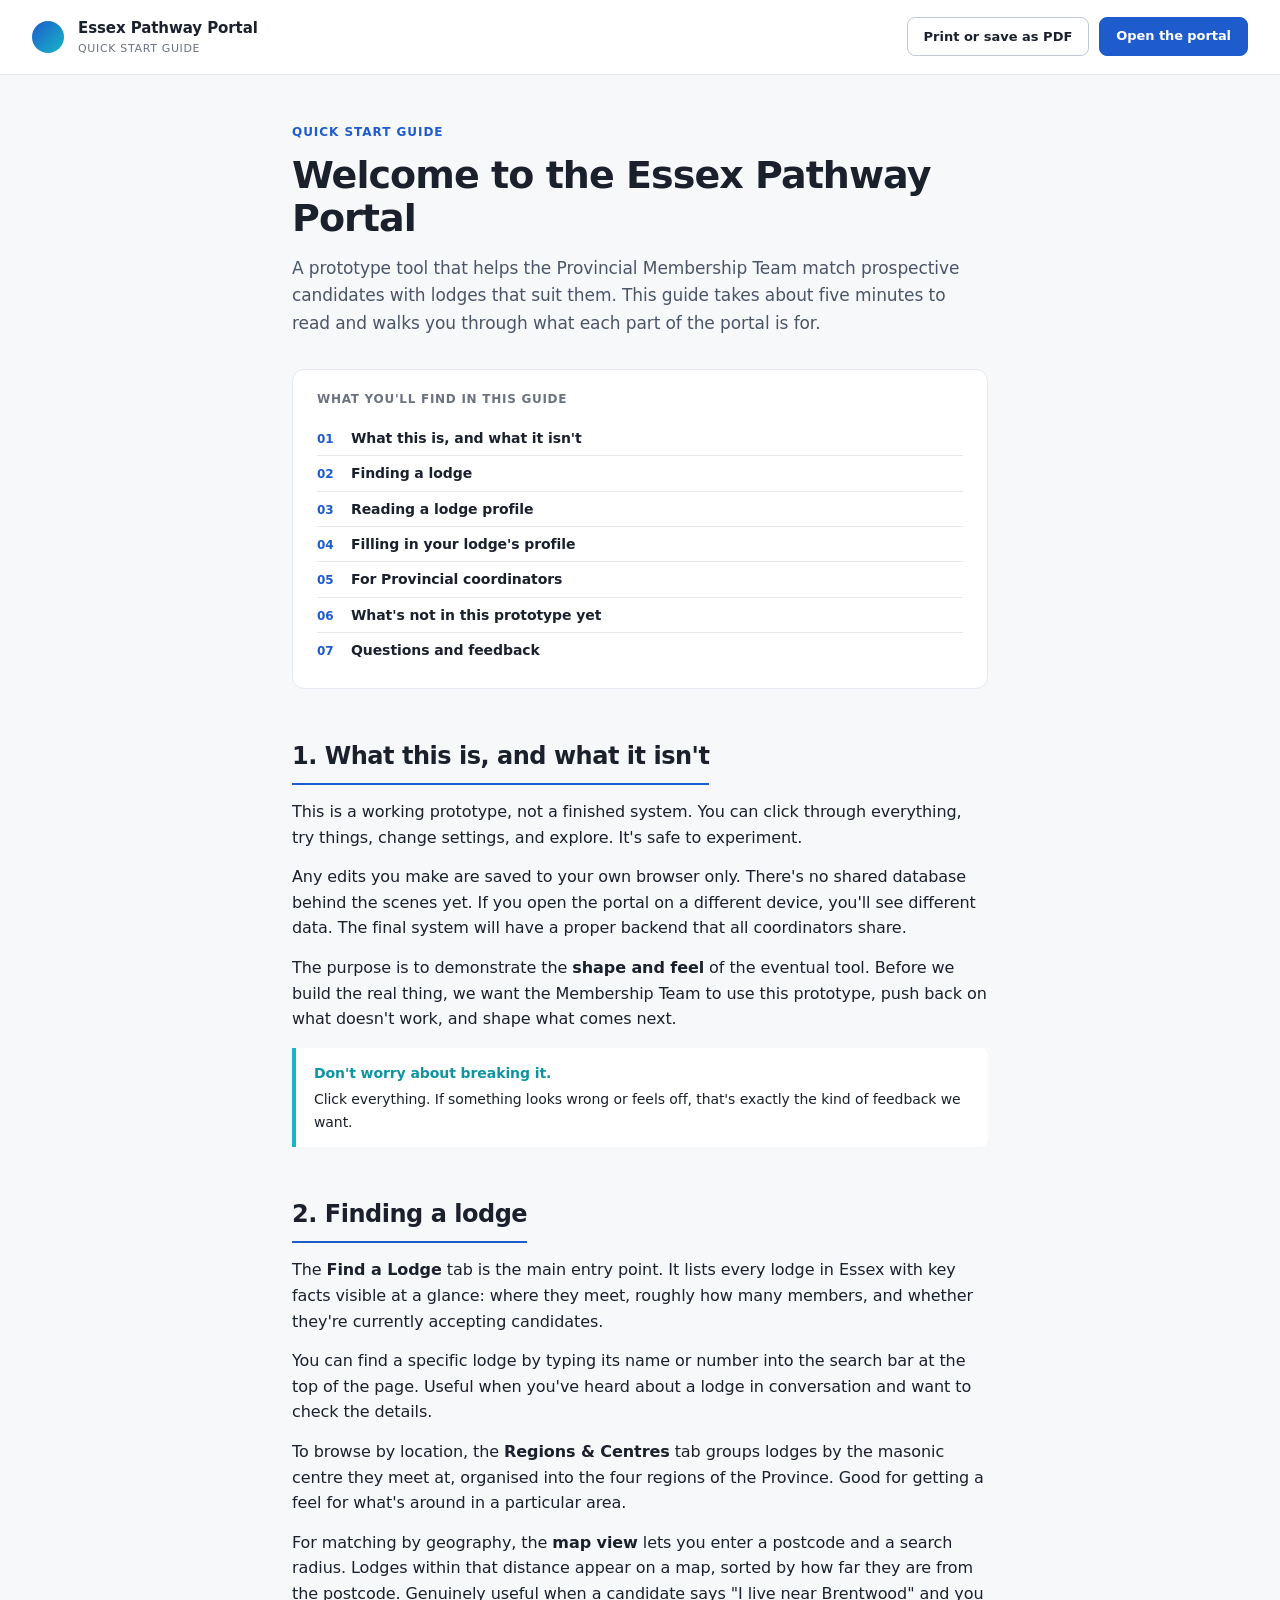
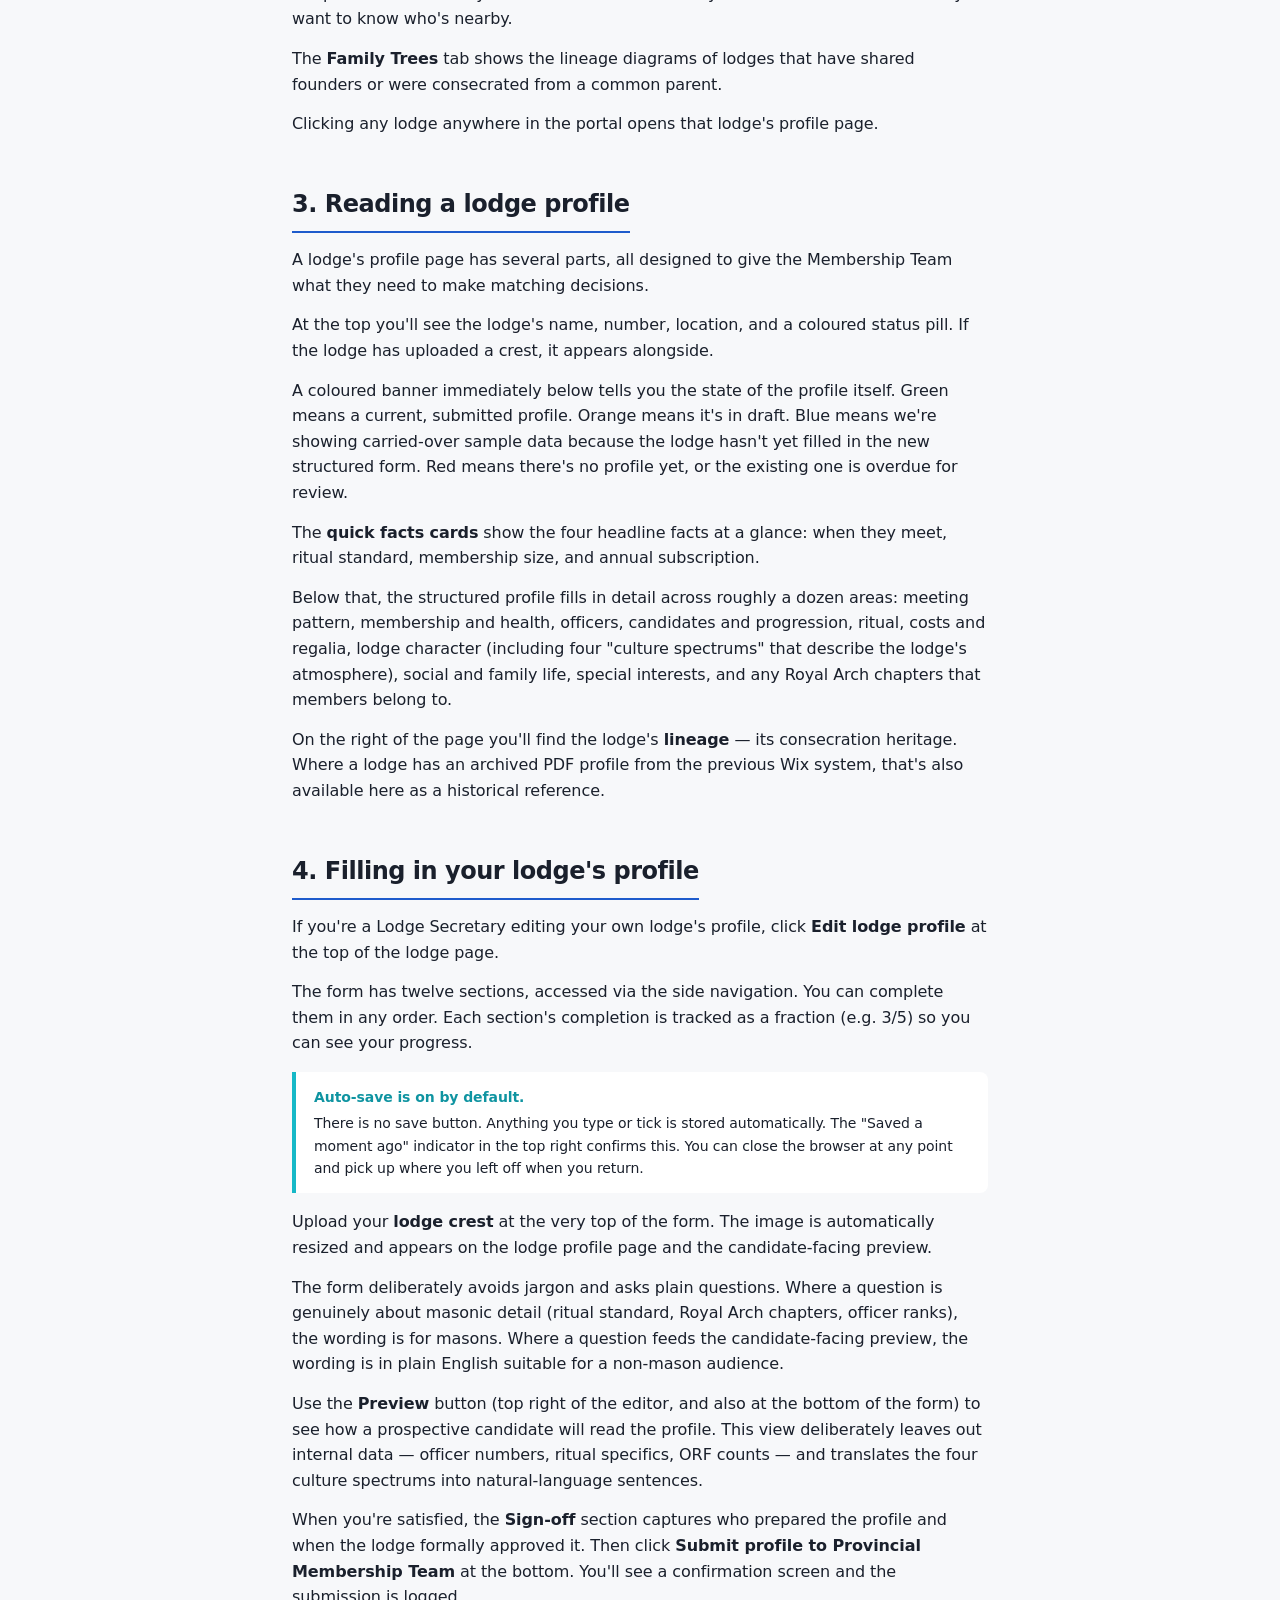
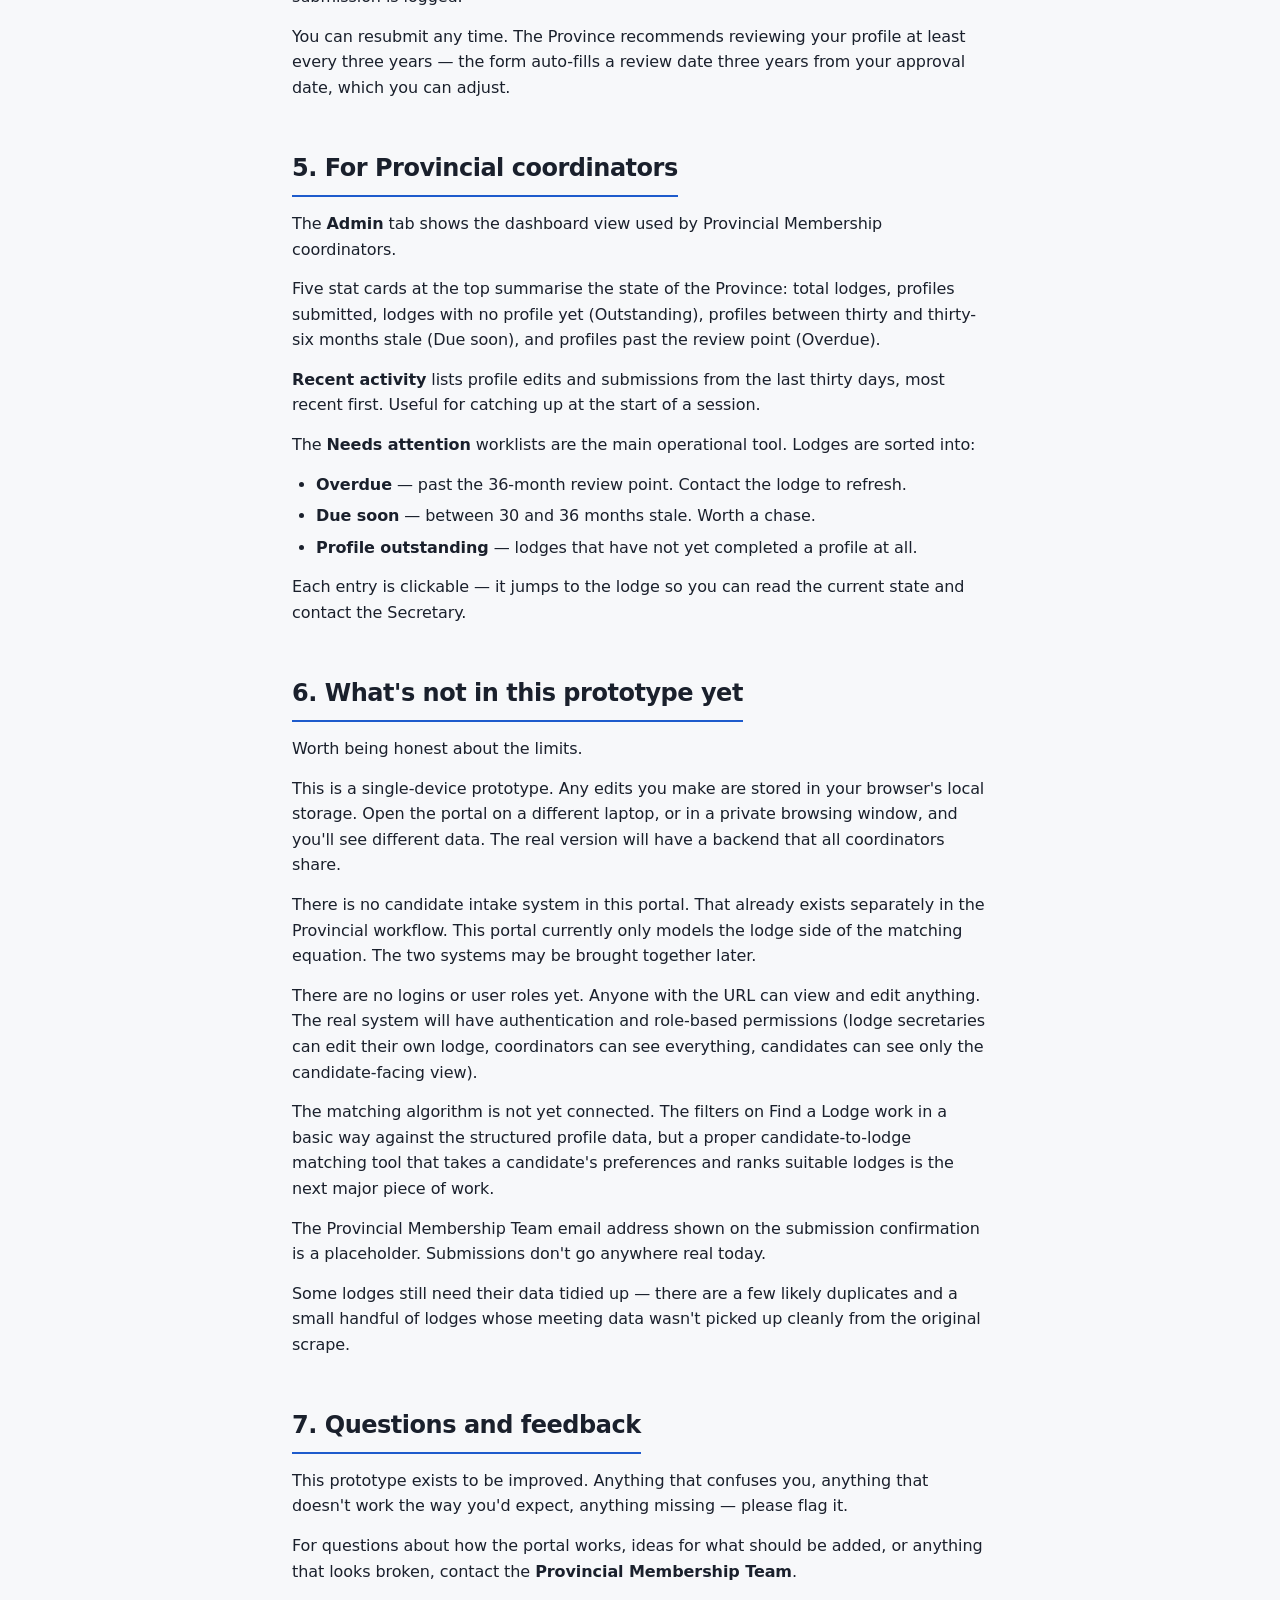
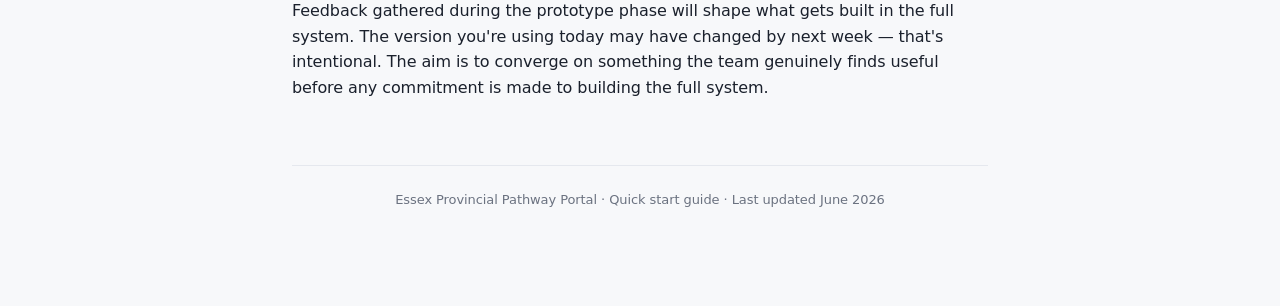
==== guide.html @ 55b1afcc "Add QuickStart guide" ====
<!DOCTYPE html>
<html lang="en-GB">
<head>
<meta charset="UTF-8">
<meta name="viewport" content="width=device-width, initial-scale=1.0">
<title>Quick start guide - Essex Pathway Portal</title>
<style>
  :root {
    --pw-blue: #1E5BCC;
    --pw-blue-deep: #1746A8;
    --pw-teal: #16B8C7;
    --pw-green: #2FA94D;
    --pw-orange: #F37029;
    --pw-magenta: #D946A8;
    --ink: #1a202c;
    --ink-2: #4A5567;
    --ink-3: #6B7280;
    --border: #E5E8EE;
    --border-strong: #C3CAD5;
    --surface: #FFFFFF;
    --surface-2: #F5F7FA;
    --bg: #F7F8FA;
  }
  * { box-sizing: border-box; margin: 0; padding: 0; }
  html { font-size: 16px; }
  body {
    font-family: "Plus Jakarta Sans", system-ui, -apple-system, "Segoe UI", sans-serif;
    color: var(--ink);
    background: var(--bg);
    line-height: 1.6;
    -webkit-font-smoothing: antialiased;
    letter-spacing: -0.005em;
  }

  /* ---- Top bar ---- */
  .topbar {
    background: var(--surface);
    border-bottom: 1px solid var(--border);
    padding: 16px 32px;
    display: flex;
    align-items: center;
    justify-content: space-between;
    gap: 16px;
  }
  .topbar-brand {
    display: flex;
    align-items: center;
    gap: 14px;
    font-weight: 700;
    font-size: 15px;
    color: var(--ink);
  }
  .topbar-brand-dot {
    width: 32px; height: 32px; border-radius: 50%;
    background: linear-gradient(135deg, var(--pw-blue), var(--pw-teal));
  }
  .topbar-brand-sub {
    font-size: 11px; font-weight: 500; color: var(--ink-3);
    text-transform: uppercase; letter-spacing: 0.06em;
    display: block;
  }
  .topbar-actions {
    display: flex; gap: 10px;
  }
  .btn {
    font-family: inherit;
    font-size: 13px;
    font-weight: 600;
    padding: 8px 16px;
    border-radius: 8px;
    border: 1.5px solid var(--border-strong);
    background: var(--surface);
    color: var(--ink);
    cursor: pointer;
    text-decoration: none;
    display: inline-flex;
    align-items: center;
    gap: 6px;
    transition: all 0.12s ease;
  }
  .btn:hover {
    border-color: var(--ink-3);
  }
  .btn-primary {
    background: var(--pw-blue);
    border-color: var(--pw-blue);
    color: #FFFFFF;
  }
  .btn-primary:hover {
    background: var(--pw-blue-deep);
    border-color: var(--pw-blue-deep);
  }

  /* ---- Page layout ---- */
  .page {
    max-width: 760px;
    margin: 0 auto;
    padding: 48px 32px 96px;
  }
  .page-eyebrow {
    font-size: 12px;
    font-weight: 700;
    text-transform: uppercase;
    letter-spacing: 0.08em;
    color: var(--pw-blue);
    margin-bottom: 12px;
  }
  h1 {
    font-size: 38px;
    font-weight: 800;
    letter-spacing: -0.025em;
    line-height: 1.15;
    margin-bottom: 14px;
  }
  .lead {
    font-size: 17px;
    color: var(--ink-2);
    line-height: 1.6;
    margin-bottom: 32px;
  }

  /* ---- Table of contents ---- */
  .toc {
    background: var(--surface);
    border: 1px solid var(--border);
    border-radius: 12px;
    padding: 20px 24px;
    margin-bottom: 48px;
  }
  .toc-title {
    font-size: 12px;
    font-weight: 700;
    text-transform: uppercase;
    letter-spacing: 0.06em;
    color: var(--ink-3);
    margin-bottom: 12px;
  }
  .toc ol {
    list-style: none;
    counter-reset: toc;
    margin: 0; padding: 0;
  }
  .toc li {
    counter-increment: toc;
    padding: 6px 0;
    border-bottom: 1px solid var(--border);
  }
  .toc li:last-child { border-bottom: none; }
  .toc a {
    text-decoration: none;
    color: var(--ink);
    font-weight: 600;
    font-size: 14px;
    display: flex;
    align-items: baseline;
    gap: 10px;
  }
  .toc a::before {
    content: counter(toc, decimal-leading-zero);
    color: var(--pw-blue);
    font-weight: 700;
    font-size: 12px;
    min-width: 24px;
  }
  .toc a:hover { color: var(--pw-blue); }

  /* ---- Sections ---- */
  section {
    margin-bottom: 48px;
    scroll-margin-top: 24px;
  }
  section h2 {
    font-size: 24px;
    font-weight: 800;
    letter-spacing: -0.02em;
    margin-bottom: 14px;
    padding-bottom: 8px;
    border-bottom: 2px solid var(--pw-blue);
    display: inline-block;
  }
  section p {
    margin-bottom: 14px;
    color: var(--ink);
  }
  section strong {
    font-weight: 700;
    color: var(--ink);
  }
  section ul {
    margin: 10px 0 14px 24px;
    padding: 0;
  }
  section li {
    margin-bottom: 6px;
  }
  section a {
    color: var(--pw-blue);
    font-weight: 600;
    text-decoration: none;
  }
  section a:hover { text-decoration: underline; }

  /* ---- Tip / Note callouts ---- */
  .callout {
    background: var(--surface);
    border-left: 4px solid var(--pw-teal);
    border-radius: 0 8px 8px 0;
    padding: 14px 18px;
    margin: 16px 0;
    font-size: 14px;
  }
  .callout strong {
    color: #0F94A1;
    font-weight: 700;
    display: block;
    margin-bottom: 4px;
  }
  .callout.warning { border-left-color: var(--pw-orange); }
  .callout.warning strong { color: #8B4A0F; }

  /* ---- Footer ---- */
  .page-footer {
    margin-top: 64px;
    padding-top: 24px;
    border-top: 1px solid var(--border);
    text-align: center;
    color: var(--ink-3);
    font-size: 13px;
  }

  /* ============================================================
     PRINT STYLES
     ============================================================ */
  @media print {
    body { background: #fff; }
    .topbar, .topbar-actions { display: none; }
    .page {
      max-width: none;
      padding: 0;
      margin: 0;
    }
    .toc {
      background: #fff;
      border: 1px solid #ccc;
    }
    .toc a::before { color: #000; }
    section h2 {
      border-bottom-color: #000;
      page-break-after: avoid;
    }
    section {
      page-break-inside: avoid;
    }
    .callout {
      background: #f5f5f5;
      border-left-color: #666;
    }
    .callout strong { color: #000; }
    .page-footer {
      font-size: 10px;
    }
    /* Repeat URL on each printed page in the footer */
    @page {
      margin: 20mm 18mm;
    }
    h1 { font-size: 28px; }
    section h2 { font-size: 18px; }
    .lead { font-size: 14px; }
    section, section p { font-size: 12px; line-height: 1.5; }
  }
</style>
</head>
<body>

<header class="topbar">
  <div class="topbar-brand">
    <div class="topbar-brand-dot"></div>
    <div>
      Essex Pathway Portal
      <span class="topbar-brand-sub">Quick start guide</span>
    </div>
  </div>
  <div class="topbar-actions">
    <button class="btn" onclick="window.print()">Print or save as PDF</button>
    <a class="btn btn-primary" href="index.html">Open the portal</a>
  </div>
</header>

<main class="page">
  <div class="page-eyebrow">Quick start guide</div>
  <h1>Welcome to the Essex Pathway Portal</h1>
  <p class="lead">A prototype tool that helps the Provincial Membership Team match prospective candidates with lodges that suit them. This guide takes about five minutes to read and walks you through what each part of the portal is for.</p>

  <div class="toc">
    <div class="toc-title">What you'll find in this guide</div>
    <ol>
      <li><a href="#what-this-is">What this is, and what it isn't</a></li>
      <li><a href="#finding">Finding a lodge</a></li>
      <li><a href="#reading">Reading a lodge profile</a></li>
      <li><a href="#editing">Filling in your lodge's profile</a></li>
      <li><a href="#admin">For Provincial coordinators</a></li>
      <li><a href="#limits">What's not in this prototype yet</a></li>
      <li><a href="#contact">Questions and feedback</a></li>
    </ol>
  </div>

  <section id="what-this-is">
    <h2>1. What this is, and what it isn't</h2>
    <p>This is a working prototype, not a finished system. You can click through everything, try things, change settings, and explore. It's safe to experiment.</p>
    <p>Any edits you make are saved to your own browser only. There's no shared database behind the scenes yet. If you open the portal on a different device, you'll see different data. The final system will have a proper backend that all coordinators share.</p>
    <p>The purpose is to demonstrate the <strong>shape and feel</strong> of the eventual tool. Before we build the real thing, we want the Membership Team to use this prototype, push back on what doesn't work, and shape what comes next.</p>
    <div class="callout">
      <strong>Don't worry about breaking it.</strong>
      Click everything. If something looks wrong or feels off, that's exactly the kind of feedback we want.
    </div>
  </section>

  <section id="finding">
    <h2>2. Finding a lodge</h2>
    <p>The <strong>Find a Lodge</strong> tab is the main entry point. It lists every lodge in Essex with key facts visible at a glance: where they meet, roughly how many members, and whether they're currently accepting candidates.</p>
    <p>You can find a specific lodge by typing its name or number into the search bar at the top of the page. Useful when you've heard about a lodge in conversation and want to check the details.</p>
    <p>To browse by location, the <strong>Regions &amp; Centres</strong> tab groups lodges by the masonic centre they meet at, organised into the four regions of the Province. Good for getting a feel for what's around in a particular area.</p>
    <p>For matching by geography, the <strong>map view</strong> lets you enter a postcode and a search radius. Lodges within that distance appear on a map, sorted by how far they are from the postcode. Genuinely useful when a candidate says "I live near Brentwood" and you want to know who's nearby.</p>
    <p>The <strong>Family Trees</strong> tab shows the lineage diagrams of lodges that have shared founders or were consecrated from a common parent.</p>
    <p>Clicking any lodge anywhere in the portal opens that lodge's profile page.</p>
  </section>

  <section id="reading">
    <h2>3. Reading a lodge profile</h2>
    <p>A lodge's profile page has several parts, all designed to give the Membership Team what they need to make matching decisions.</p>
    <p>At the top you'll see the lodge's name, number, location, and a coloured status pill. If the lodge has uploaded a crest, it appears alongside.</p>
    <p>A coloured banner immediately below tells you the state of the profile itself. Green means a current, submitted profile. Orange means it's in draft. Blue means we're showing carried-over sample data because the lodge hasn't yet filled in the new structured form. Red means there's no profile yet, or the existing one is overdue for review.</p>
    <p>The <strong>quick facts cards</strong> show the four headline facts at a glance: when they meet, ritual standard, membership size, and annual subscription.</p>
    <p>Below that, the structured profile fills in detail across roughly a dozen areas: meeting pattern, membership and health, officers, candidates and progression, ritual, costs and regalia, lodge character (including four "culture spectrums" that describe the lodge's atmosphere), social and family life, special interests, and any Royal Arch chapters that members belong to.</p>
    <p>On the right of the page you'll find the lodge's <strong>lineage</strong> — its consecration heritage. Where a lodge has an archived PDF profile from the previous Wix system, that's also available here as a historical reference.</p>
  </section>

  <section id="editing">
    <h2>4. Filling in your lodge's profile</h2>
    <p>If you're a Lodge Secretary editing your own lodge's profile, click <strong>Edit lodge profile</strong> at the top of the lodge page.</p>
    <p>The form has twelve sections, accessed via the side navigation. You can complete them in any order. Each section's completion is tracked as a fraction (e.g. 3/5) so you can see your progress.</p>
    <div class="callout">
      <strong>Auto-save is on by default.</strong>
      There is no save button. Anything you type or tick is stored automatically. The "Saved a moment ago" indicator in the top right confirms this. You can close the browser at any point and pick up where you left off when you return.
    </div>
    <p>Upload your <strong>lodge crest</strong> at the very top of the form. The image is automatically resized and appears on the lodge profile page and the candidate-facing preview.</p>
    <p>The form deliberately avoids jargon and asks plain questions. Where a question is genuinely about masonic detail (ritual standard, Royal Arch chapters, officer ranks), the wording is for masons. Where a question feeds the candidate-facing preview, the wording is in plain English suitable for a non-mason audience.</p>
    <p>Use the <strong>Preview</strong> button (top right of the editor, and also at the bottom of the form) to see how a prospective candidate will read the profile. This view deliberately leaves out internal data — officer numbers, ritual specifics, ORF counts — and translates the four culture spectrums into natural-language sentences.</p>
    <p>When you're satisfied, the <strong>Sign-off</strong> section captures who prepared the profile and when the lodge formally approved it. Then click <strong>Submit profile to Provincial Membership Team</strong> at the bottom. You'll see a confirmation screen and the submission is logged.</p>
    <p>You can resubmit any time. The Province recommends reviewing your profile at least every three years — the form auto-fills a review date three years from your approval date, which you can adjust.</p>
  </section>

  <section id="admin">
    <h2>5. For Provincial coordinators</h2>
    <p>The <strong>Admin</strong> tab shows the dashboard view used by Provincial Membership coordinators.</p>
    <p>Five stat cards at the top summarise the state of the Province: total lodges, profiles submitted, lodges with no profile yet (Outstanding), profiles between thirty and thirty-six months stale (Due soon), and profiles past the review point (Overdue).</p>
    <p><strong>Recent activity</strong> lists profile edits and submissions from the last thirty days, most recent first. Useful for catching up at the start of a session.</p>
    <p>The <strong>Needs attention</strong> worklists are the main operational tool. Lodges are sorted into:</p>
    <ul>
      <li><strong>Overdue</strong> — past the 36-month review point. Contact the lodge to refresh.</li>
      <li><strong>Due soon</strong> — between 30 and 36 months stale. Worth a chase.</li>
      <li><strong>Profile outstanding</strong> — lodges that have not yet completed a profile at all.</li>
    </ul>
    <p>Each entry is clickable — it jumps to the lodge so you can read the current state and contact the Secretary.</p>
  </section>

  <section id="limits">
    <h2>6. What's not in this prototype yet</h2>
    <p>Worth being honest about the limits.</p>
    <p>This is a single-device prototype. Any edits you make are stored in your browser's local storage. Open the portal on a different laptop, or in a private browsing window, and you'll see different data. The real version will have a backend that all coordinators share.</p>
    <p>There is no candidate intake system in this portal. That already exists separately in the Provincial workflow. This portal currently only models the lodge side of the matching equation. The two systems may be brought together later.</p>
    <p>There are no logins or user roles yet. Anyone with the URL can view and edit anything. The real system will have authentication and role-based permissions (lodge secretaries can edit their own lodge, coordinators can see everything, candidates can see only the candidate-facing view).</p>
    <p>The matching algorithm is not yet connected. The filters on Find a Lodge work in a basic way against the structured profile data, but a proper candidate-to-lodge matching tool that takes a candidate's preferences and ranks suitable lodges is the next major piece of work.</p>
    <p>The Provincial Membership Team email address shown on the submission confirmation is a placeholder. Submissions don't go anywhere real today.</p>
    <p>Some lodges still need their data tidied up — there are a few likely duplicates and a small handful of lodges whose meeting data wasn't picked up cleanly from the original scrape.</p>
  </section>

  <section id="contact">
    <h2>7. Questions and feedback</h2>
    <p>This prototype exists to be improved. Anything that confuses you, anything that doesn't work the way you'd expect, anything missing — please flag it.</p>
    <p>For questions about how the portal works, ideas for what should be added, or anything that looks broken, contact the <strong>Provincial Membership Team</strong>.</p>
    <p>Feedback gathered during the prototype phase will shape what gets built in the full system. The version you're using today may have changed by next week — that's intentional. The aim is to converge on something the team genuinely finds useful before any commitment is made to building the full system.</p>
  </section>

  <div class="page-footer">
    Essex Provincial Pathway Portal &middot; Quick start guide &middot; Last updated June 2026
  </div>
</main>

</body>
</html>
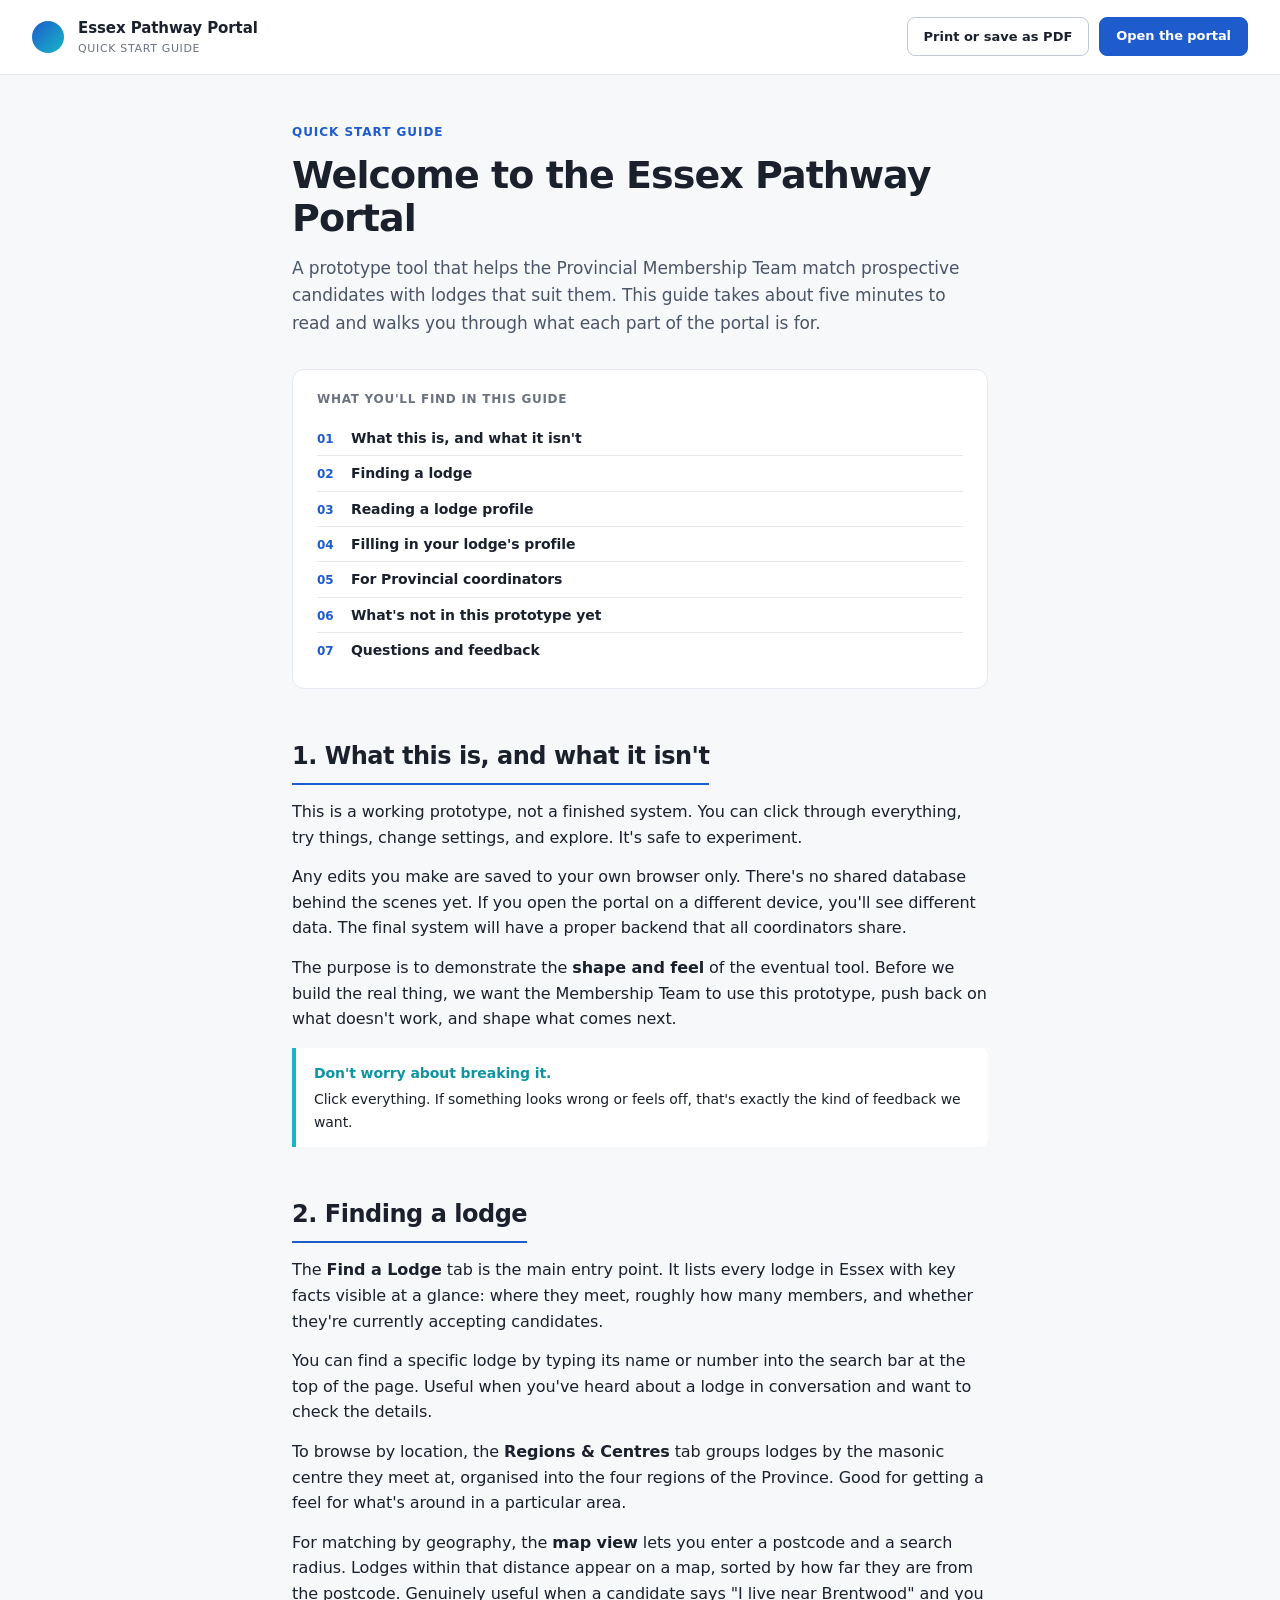
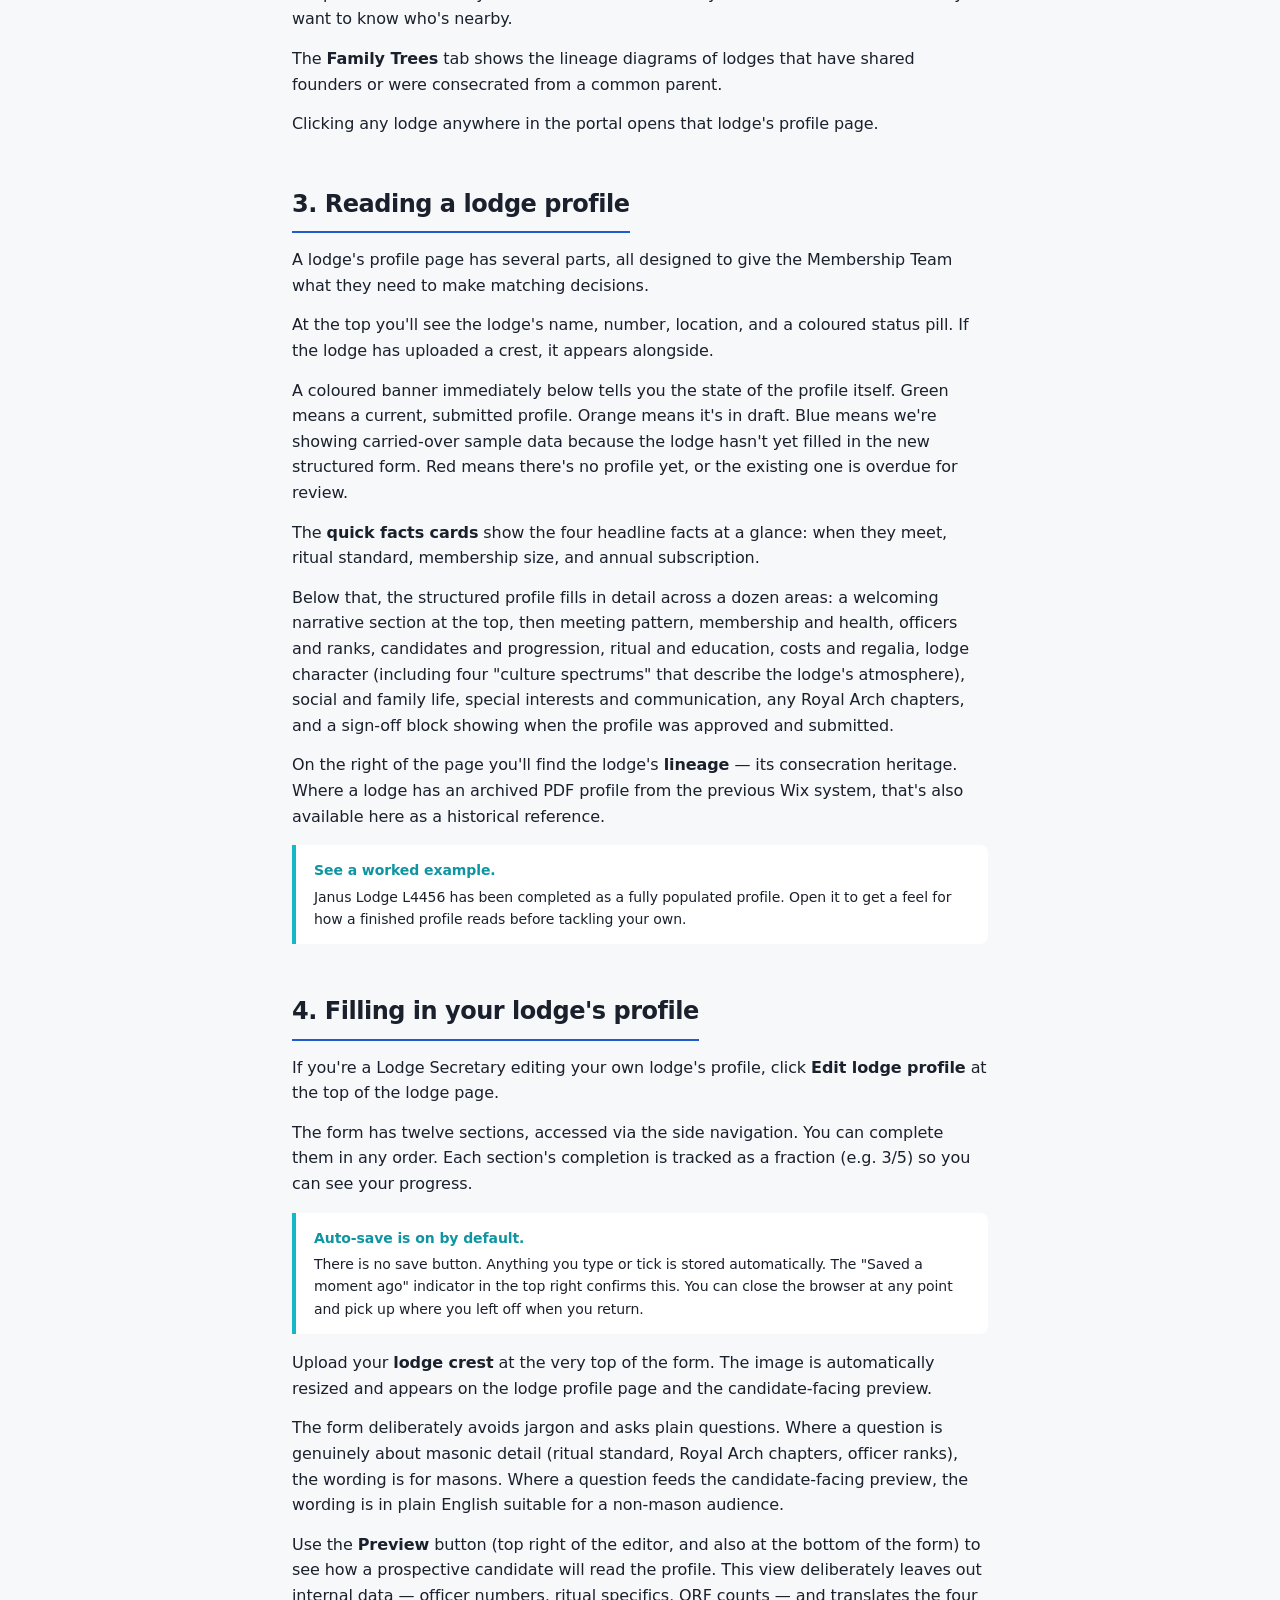
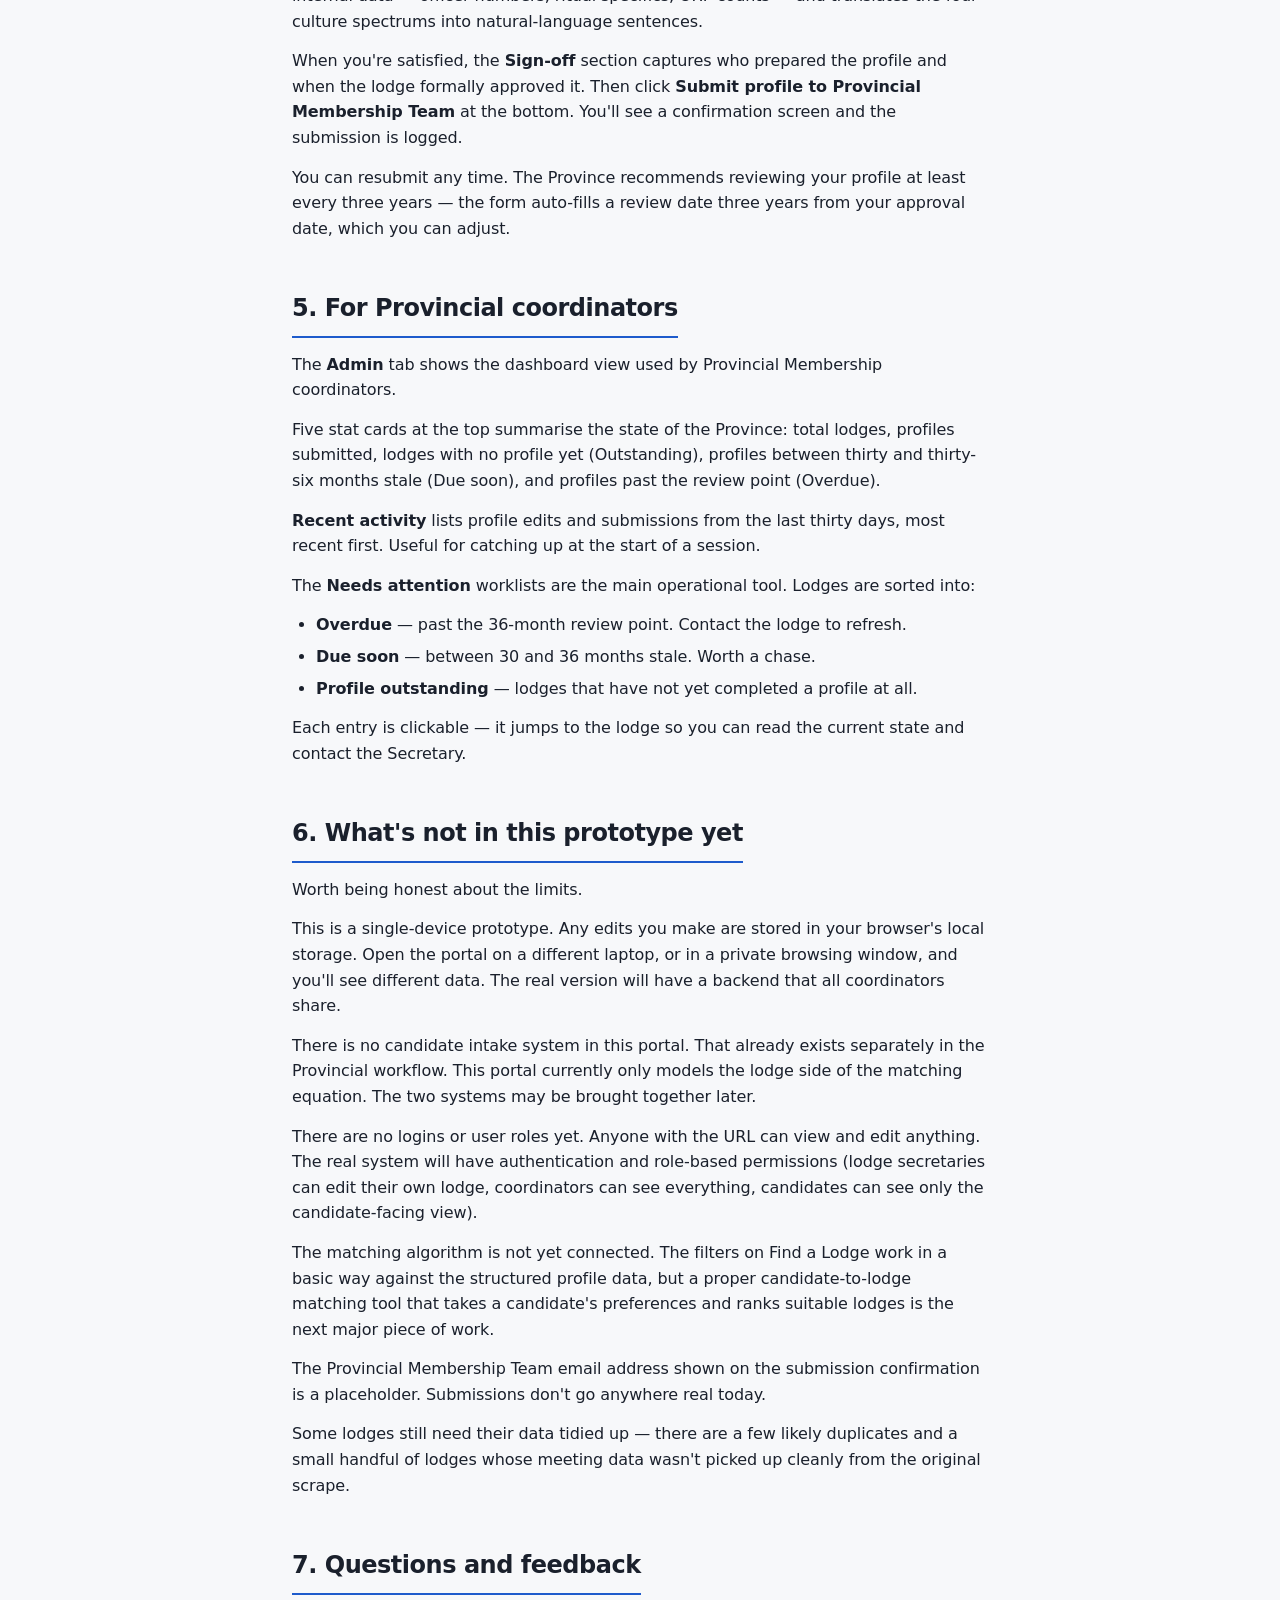
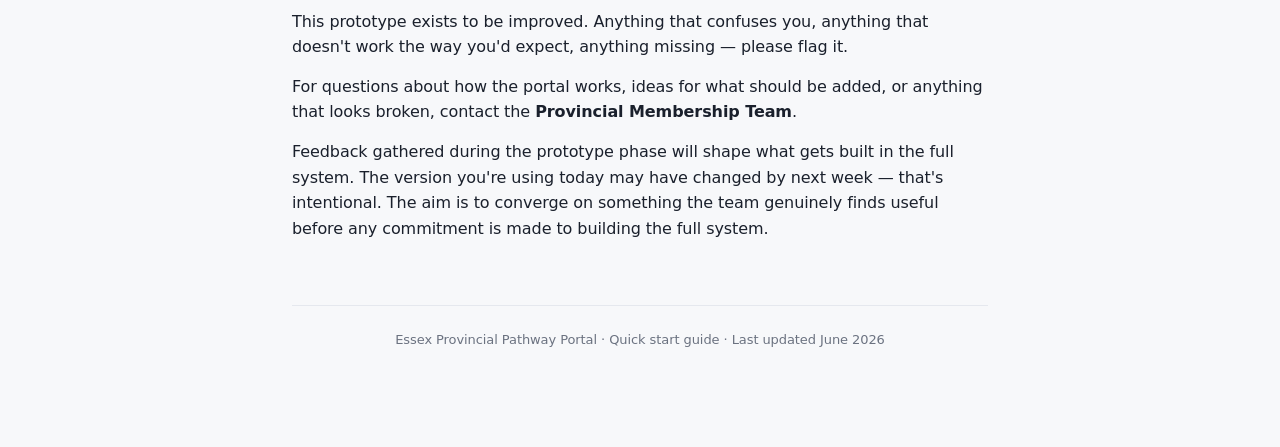
==== commit 4a553eee: "Added Janus Example" ====
--- a/guide.html
+++ b/guide.html
@@ -331,8 +331,12 @@
     <p>At the top you'll see the lodge's name, number, location, and a coloured status pill. If the lodge has uploaded a crest, it appears alongside.</p>
     <p>A coloured banner immediately below tells you the state of the profile itself. Green means a current, submitted profile. Orange means it's in draft. Blue means we're showing carried-over sample data because the lodge hasn't yet filled in the new structured form. Red means there's no profile yet, or the existing one is overdue for review.</p>
     <p>The <strong>quick facts cards</strong> show the four headline facts at a glance: when they meet, ritual standard, membership size, and annual subscription.</p>
-    <p>Below that, the structured profile fills in detail across roughly a dozen areas: meeting pattern, membership and health, officers, candidates and progression, ritual, costs and regalia, lodge character (including four "culture spectrums" that describe the lodge's atmosphere), social and family life, special interests, and any Royal Arch chapters that members belong to.</p>
+    <p>Below that, the structured profile fills in detail across a dozen areas: a welcoming narrative section at the top, then meeting pattern, membership and health, officers and ranks, candidates and progression, ritual and education, costs and regalia, lodge character (including four "culture spectrums" that describe the lodge's atmosphere), social and family life, special interests and communication, any Royal Arch chapters, and a sign-off block showing when the profile was approved and submitted.</p>
     <p>On the right of the page you'll find the lodge's <strong>lineage</strong> — its consecration heritage. Where a lodge has an archived PDF profile from the previous Wix system, that's also available here as a historical reference.</p>
+    <div class="callout">
+      <strong>See a worked example.</strong>
+      Janus Lodge L4456 has been completed as a fully populated profile. Open it to get a feel for how a finished profile reads before tackling your own.
+    </div>
   </section>
 
   <section id="editing">
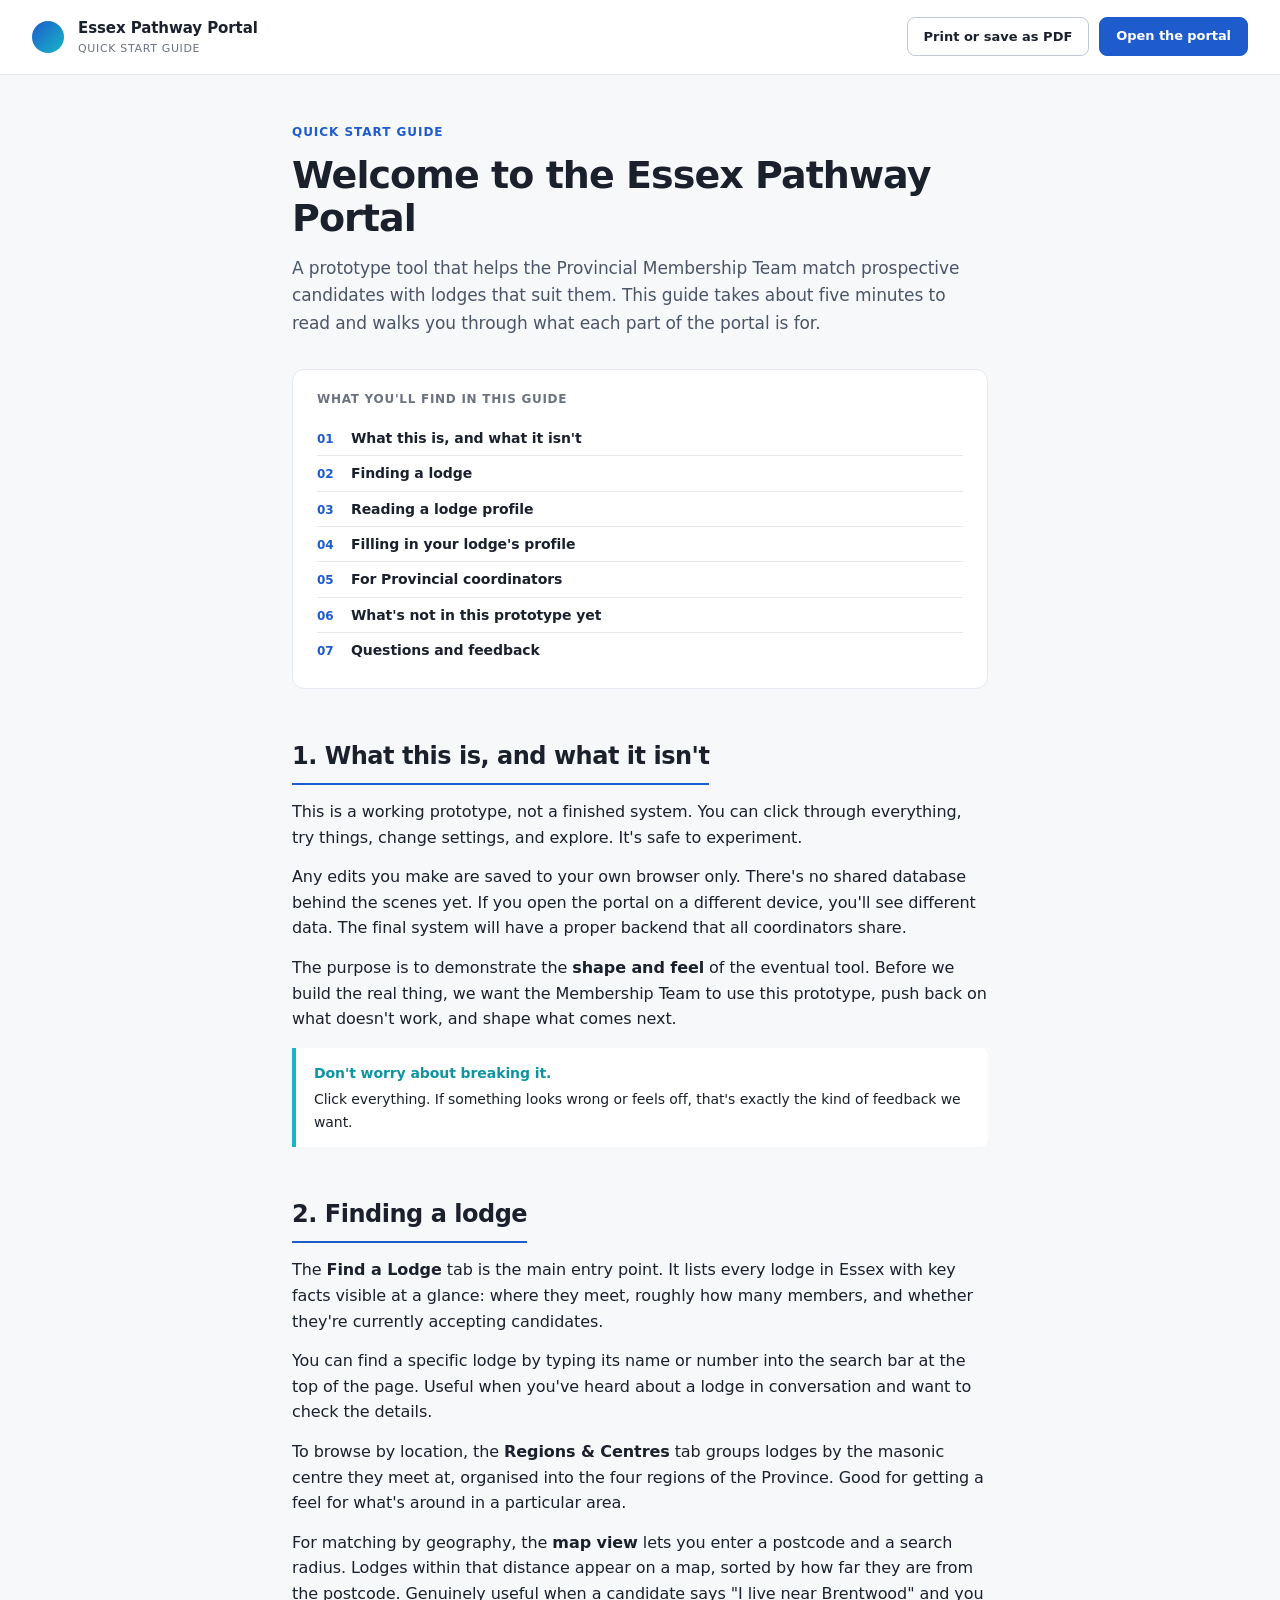
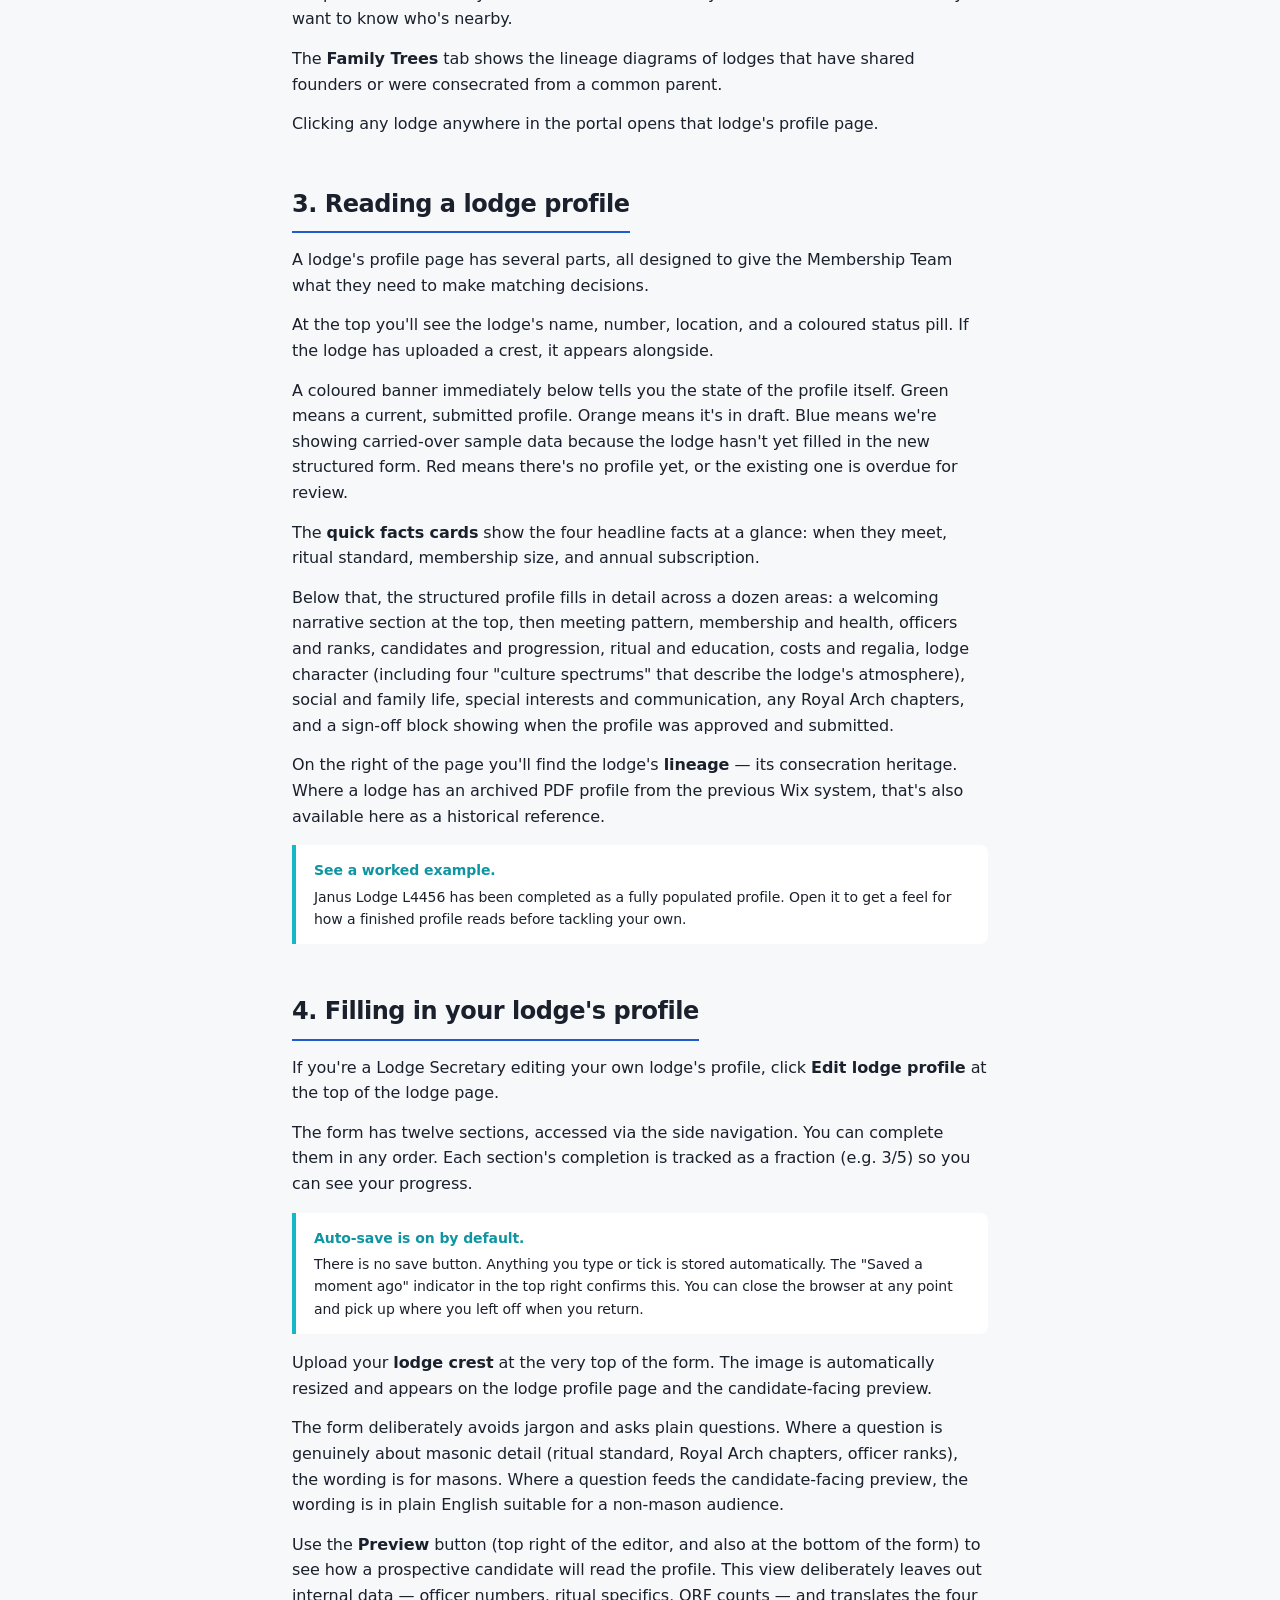
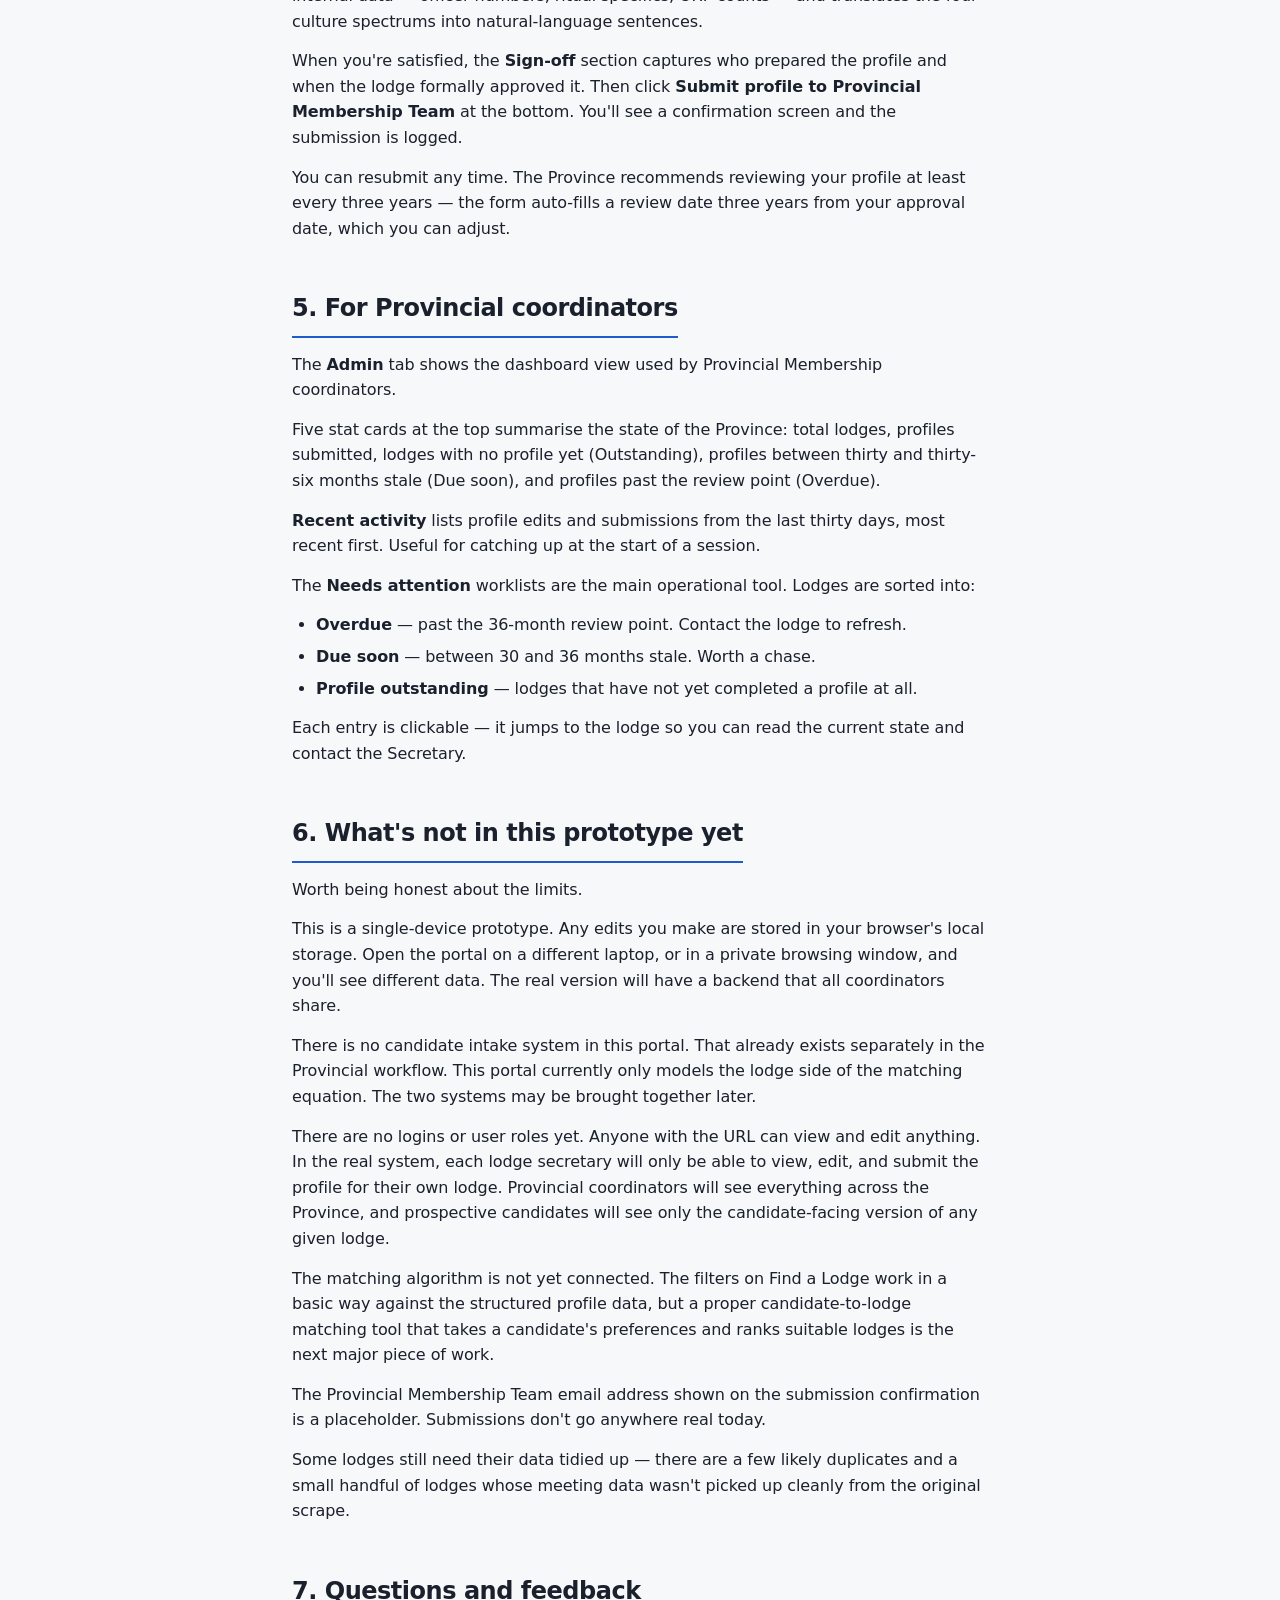
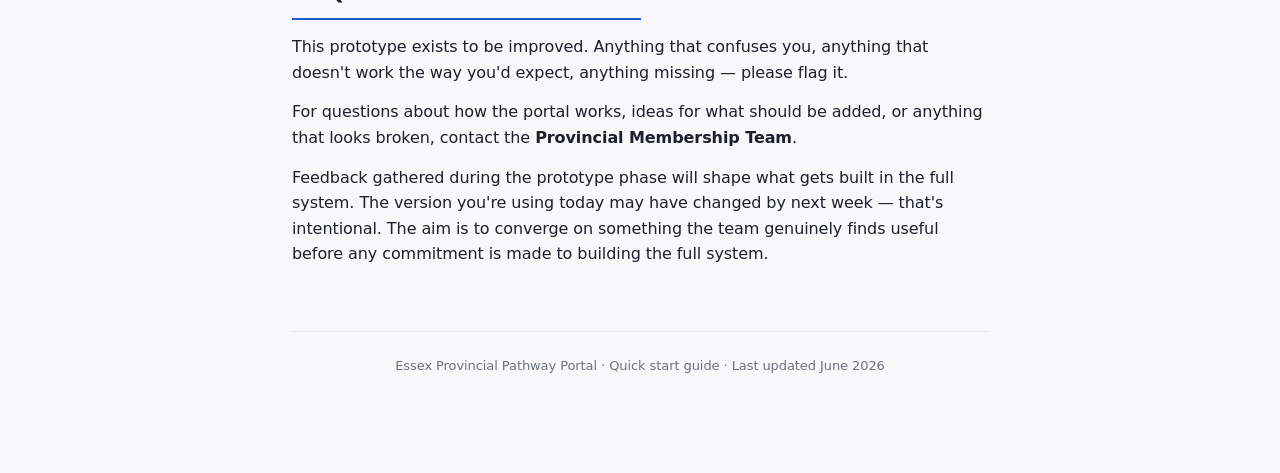
==== commit d346aecb: "Small guide update" ====
--- a/guide.html
+++ b/guide.html
@@ -373,7 +373,7 @@
     <p>Worth being honest about the limits.</p>
     <p>This is a single-device prototype. Any edits you make are stored in your browser's local storage. Open the portal on a different laptop, or in a private browsing window, and you'll see different data. The real version will have a backend that all coordinators share.</p>
     <p>There is no candidate intake system in this portal. That already exists separately in the Provincial workflow. This portal currently only models the lodge side of the matching equation. The two systems may be brought together later.</p>
-    <p>There are no logins or user roles yet. Anyone with the URL can view and edit anything. The real system will have authentication and role-based permissions (lodge secretaries can edit their own lodge, coordinators can see everything, candidates can see only the candidate-facing view).</p>
+    <p>There are no logins or user roles yet. Anyone with the URL can view and edit anything. In the real system, each lodge secretary will only be able to view, edit, and submit the profile for their own lodge. Provincial coordinators will see everything across the Province, and prospective candidates will see only the candidate-facing version of any given lodge.</p>
     <p>The matching algorithm is not yet connected. The filters on Find a Lodge work in a basic way against the structured profile data, but a proper candidate-to-lodge matching tool that takes a candidate's preferences and ranks suitable lodges is the next major piece of work.</p>
     <p>The Provincial Membership Team email address shown on the submission confirmation is a placeholder. Submissions don't go anywhere real today.</p>
     <p>Some lodges still need their data tidied up — there are a few likely duplicates and a small handful of lodges whose meeting data wasn't picked up cleanly from the original scrape.</p>
